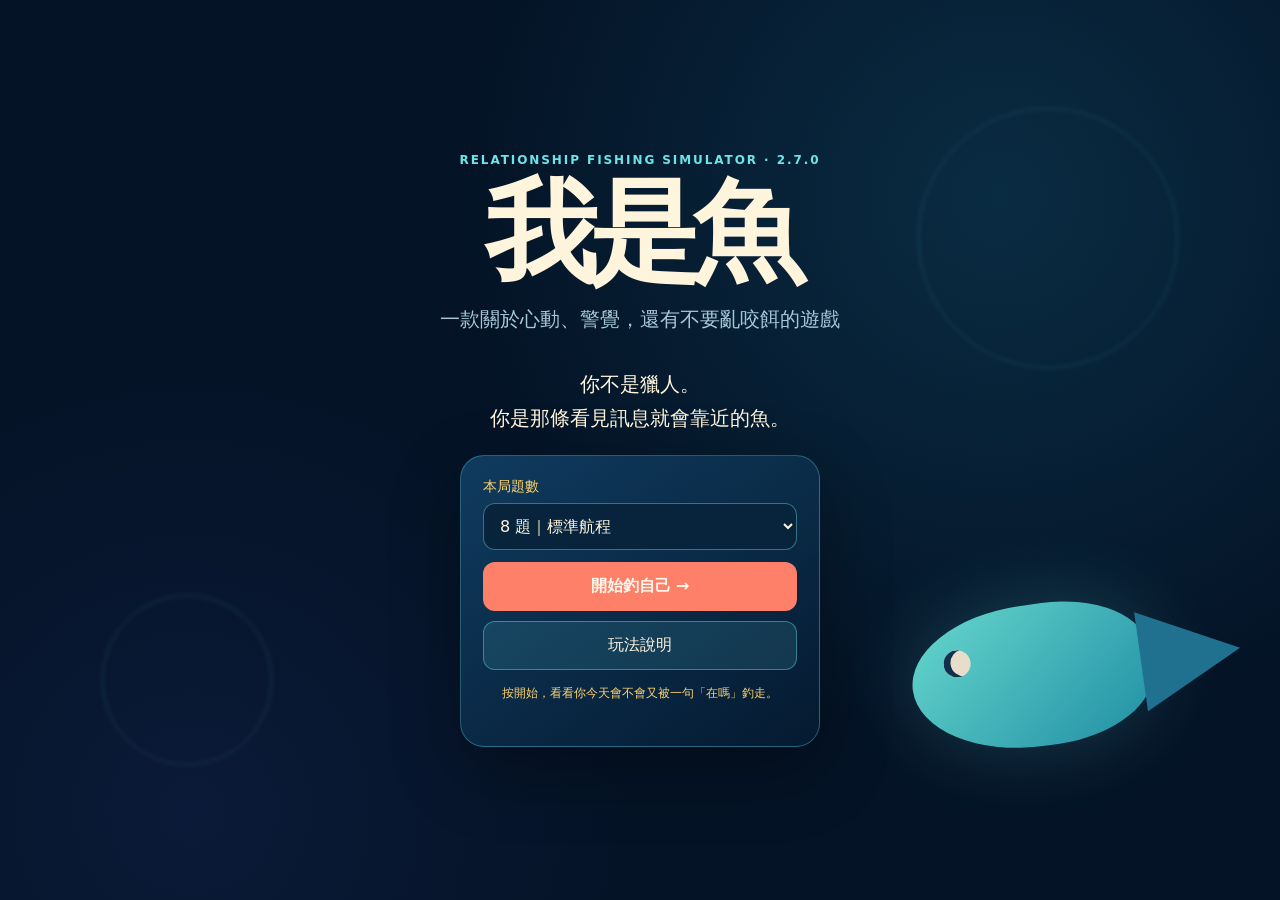
==== index.html @ 44f3c75b "feat: add playable browser preview and godot project entry" ====
<!doctype html>
<html lang="zh-Hant">
<head>
  <meta charset="UTF-8" />
  <meta name="viewport" content="width=device-width, initial-scale=1.0" />
  <meta name="description" content="我是魚：關係訊息判斷遊戲的瀏覽器預覽版" />
  <title>我是魚｜關係釣魚模擬器</title>
  <link rel="stylesheet" href="styles.css" />
</head>
<body>
  <main id="app" class="app-shell">
    <section id="title-screen" class="screen title-screen">
      <div class="ambient ambient-a"></div>
      <div class="ambient ambient-b"></div>
      <div class="title-copy">
        <p class="eyebrow">RELATIONSHIP FISHING SIMULATOR · 2.7.0</p>
        <h1>我是魚</h1>
        <p class="subtitle">一款關於心動、警覺，還有不要亂咬餌的遊戲</p>
        <p class="intro">你不是獵人。<br />你是那條看見訊息就會靠近的魚。</p>
        <div class="setup-card">
          <label for="round-count">本局題數</label>
          <select id="round-count">
            <option value="5">5 題｜快速試游</option>
            <option value="8" selected>8 題｜標準航程</option>
            <option value="10">10 題｜深海模式</option>
            <option value="15">15 題｜暈船耐力賽</option>
          </select>
          <button id="start-button" class="primary-button">開始釣自己 <span>→</span></button>
          <button id="how-button" class="ghost-button">玩法說明</button>
          <p id="title-hint" class="hint">按開始，看看你今天會不會又被一句「在嗎」釣走。</p>
        </div>
      </div>
      <div class="hero-fish" aria-hidden="true"><span class="fish-eye"></span><span class="fish-tail"></span></div>
    </section>

    <section id="play-screen" class="screen play-screen hidden">
      <header class="game-header">
        <strong>我是魚</strong>
        <span id="round-label">第 1 / 8 則訊息</span>
        <div class="progress-track"><div id="round-progress" class="progress-fill"></div></div>
        <button id="quit-button" class="text-button">Esc 離開</button>
      </header>
      <div class="play-grid">
        <article class="message-card">
          <div id="event-badge" class="badge">🌙 夜半試探型</div>
          <h2 id="event-title">凌晨的訊息最會放大心動</h2>
          <p id="event-sender" class="sender">@夜光魷魚 · 關係海域傳來一則訊息</p>
          <div class="rule"></div>
          <p id="event-message" class="message">睡了嗎？<br />現在出來見面，海邊風很大。</p>
          <p id="event-detail" class="detail">白天訊息已讀，晚上突然變成浪漫電影主角。</p>
          <p class="question">你要怎麼處理這顆餌？</p>
          <div class="action-row">
            <button class="choice bite" data-choice="0">1　咬餌</button>
            <button class="choice observe" data-choice="1">2　先觀察</button>
            <button class="choice leave" data-choice="2">3　甩尾離場</button>
          </div>
          <p id="feedback" class="feedback"></p>
          <button id="next-button" class="next-button hidden">下一則訊息　→</button>
        </article>

        <aside class="status-card">
          <h3>魚況儀表板</h3>
          <p class="muted">你的心，還在自己的身上嗎？</p>
          <div class="stat"><div><span>心動值</span><strong id="heart-value">42 / 100</strong></div><div class="bar"><i id="heart-bar" class="bar-heart"></i></div></div>
          <div class="stat"><div><span>警覺值</span><strong id="radar-value">28 / 100</strong></div><div class="bar"><i id="radar-bar" class="bar-radar"></i></div></div>
          <div class="stat"><div><span>界線值</span><strong id="boundary-value">50 / 100</strong></div><div class="bar"><i id="boundary-bar" class="bar-boundary"></i></div></div>
          <div class="mini-stats"><span>魚餌連擊 <b id="chain-value">0</b></span><span>本局分數 <b id="score-value">0</b></span></div>
          <p class="tip">小提醒：沒有標準答案，只有更適合你的游法。</p>
        </aside>
      </div>
    </section>

    <section id="result-screen" class="screen result-screen hidden">
      <div class="result-card">
        <p class="eyebrow">本局魚生結算</p>
        <h2 id="result-title">自由海域型</h2>
        <p id="result-summary" class="result-summary"></p>
        <div id="result-stats" class="result-stats"></div>
        <button id="replay-button" class="primary-button">再釣一次　↻</button>
        <button id="title-button" class="ghost-button">回到海面標題</button>
        <p class="footer-line">每一次甩尾，都是在把自己游回來。</p>
      </div>
    </section>
  </main>
  <script src="game.js"></script>
</body>
</html>
---- styles.css ----
:root {
  --bg: #041326;
  --bg-soft: #071e36;
  --panel: rgba(16, 61, 97, .94);
  --panel-soft: rgba(20, 82, 118, .72);
  --cream: #fff4dc;
  --muted: #a7c7d9;
  --cyan: #6de5e8;
  --coral: #ff8068;
  --yellow: #ffd36e;
  --green: #87e6ad;
  --purple: #c5a9ff;
}
* { box-sizing: border-box; }
body { margin: 0; min-width: 320px; background: var(--bg); color: var(--cream); font-family: "Noto Sans TC", "PingFang TC", system-ui, sans-serif; }
button, select { font: inherit; }
button { cursor: pointer; }
.app-shell { min-height: 100vh; overflow: hidden; background: radial-gradient(circle at 78% 22%, rgba(26, 118, 151, .25), transparent 34rem), radial-gradient(circle at 15% 90%, rgba(33, 47, 110, .24), transparent 28rem), var(--bg); }
.screen { min-height: 100vh; position: relative; padding: 36px 6vw; }
.hidden { display: none !important; }
.title-screen { display: grid; place-items: center; }
.title-copy { width: min(570px, 100%); text-align: center; position: relative; z-index: 2; }
.eyebrow { margin: 0 0 12px; color: var(--cyan); font-size: 12px; letter-spacing: .16em; font-weight: 800; }
h1 { margin: 0; font-size: clamp(64px, 10vw, 112px); line-height: .95; letter-spacing: -.08em; }
.subtitle { color: var(--muted); font-size: clamp(15px, 2vw, 20px); }
.intro { margin: 34px 0 20px; font-size: 20px; line-height: 1.7; }
.setup-card, .message-card, .status-card, .result-card { border: 1px solid rgba(109, 229, 232, .3); background: linear-gradient(145deg, rgba(16,61,97,.97), rgba(5,27,49,.96)); border-radius: 24px; box-shadow: 0 24px 70px rgba(0,0,0,.3); }
.setup-card { padding: 22px; margin: 0 auto; max-width: 360px; }
.setup-card label { display: block; text-align: left; color: var(--yellow); font-size: 14px; margin-bottom: 7px; }
select { width: 100%; border: 1px solid rgba(109,229,232,.42); background: #08243d; color: var(--cream); border-radius: 12px; padding: 12px; margin-bottom: 12px; }
.primary-button, .ghost-button, .choice, .next-button { border-radius: 12px; border: 1px solid transparent; padding: 13px 18px; transition: transform .16s ease, filter .16s ease; }
.primary-button { width: 100%; background: var(--coral); color: #fff8ed; font-weight: 800; }
.ghost-button { width: 100%; margin-top: 10px; color: var(--cream); background: rgba(109,229,232,.12); border-color: rgba(109,229,232,.42); }
.primary-button:hover, .ghost-button:hover, .choice:hover, .next-button:hover { transform: translateY(-2px); filter: brightness(1.08); }
.hint { min-height: 40px; margin: 14px 0 0; color: var(--yellow); font-size: 12px; line-height: 1.5; }
.hero-fish { position: absolute; width: 240px; height: 142px; right: 10%; bottom: 17%; border-radius: 52% 45% 46% 55%; background: linear-gradient(140deg, #72ecdf, #249db3); opacity: .9; transform: rotate(-8deg); box-shadow: 0 0 80px rgba(109,229,232,.22); }
.hero-fish::after { content: ""; position: absolute; right: -90px; top: 22px; border-top: 50px solid transparent; border-bottom: 50px solid transparent; border-left: 100px solid #247b9c; }
.fish-eye { position: absolute; z-index: 2; left: 34px; top: 35px; width: 27px; height: 27px; border-radius: 50%; background: var(--cream); box-shadow: inset 7px 0 0 #12334f; }
.ambient { position: absolute; border-radius: 50%; filter: blur(2px); opacity: .22; border: 1px solid var(--cyan); }
.ambient-a { width: 260px; height: 260px; right: 8%; top: 12%; }
.ambient-b { width: 170px; height: 170px; left: 8%; bottom: 15%; }
.game-header { display: flex; align-items: center; gap: 18px; max-width: 1200px; margin: 0 auto 24px; color: var(--cyan); }
.game-header strong { color: var(--cream); font-size: 25px; }
.progress-track { flex: 1; height: 9px; border-radius: 99px; background: rgba(255,255,255,.12); overflow: hidden; }
.progress-fill { height: 100%; width: 0; background: var(--cyan); transition: width .25s ease; }
.text-button { border: 0; color: var(--muted); background: transparent; font-size: 12px; white-space: nowrap; }
.play-grid { max-width: 1200px; margin: 0 auto; display: grid; grid-template-columns: minmax(0, 2fr) minmax(260px, 1fr); gap: 22px; }
.message-card { padding: clamp(22px, 4vw, 40px); min-height: 530px; }
.badge { display: inline-block; color: var(--coral); border: 1px solid rgba(255,128,104,.45); background: rgba(255,128,104,.12); border-radius: 9px; padding: 7px 11px; font-size: 13px; }
.message-card h2 { font-size: clamp(25px, 4vw, 38px); margin: 20px 0 7px; }
.sender, .detail, .muted { color: var(--muted); font-size: 13px; }
.rule { height: 1px; background: rgba(109,229,232,.28); margin: 20px 0; }
.message { min-height: 130px; font-size: clamp(22px, 3.2vw, 31px); line-height: 1.55; white-space: pre-line; }
.detail { line-height: 1.6; }
.question { color: var(--yellow); font-size: 14px; margin-top: 24px; }
.action-row { display: grid; grid-template-columns: repeat(3, 1fr); gap: 10px; }
.choice { color: var(--cream); font-weight: 700; }
.bite { background: rgba(255,128,104,.28); border-color: var(--coral); }
.observe { background: rgba(255,211,110,.18); border-color: var(--yellow); }
.leave { background: rgba(135,230,173,.18); border-color: var(--green); }
.choice:disabled { cursor: default; opacity: .45; transform: none; }
.feedback { min-height: 48px; color: var(--green); line-height: 1.55; white-space: pre-line; margin: 17px 0 0; }
.next-button { background: var(--cyan); color: #06233c; font-weight: 800; margin-top: 5px; }
.status-card { padding: 24px; align-self: start; }
.status-card h3 { margin: 0; font-size: 21px; }
.stat { margin: 22px 0; }
.stat > div:first-child, .mini-stats { display: flex; justify-content: space-between; gap: 10px; font-size: 14px; }
.stat strong { color: var(--cream); }
.bar { margin-top: 8px; background: rgba(0,0,0,.24); border-radius: 20px; height: 10px; overflow: hidden; }
.bar i { display: block; width: 50%; height: 100%; border-radius: inherit; transition: width .3s ease; }
.bar-heart { background: var(--coral); }.bar-radar { background: var(--cyan); }.bar-boundary { background: var(--green); }
.mini-stats { border-top: 1px solid rgba(109,229,232,.22); padding-top: 16px; color: var(--muted); }.mini-stats b { color: var(--yellow); margin-left: 5px; }
.tip { color: var(--purple); font-size: 12px; line-height: 1.55; margin-top: 28px; }
.result-screen { display: grid; place-items: center; }.result-card { width: min(650px, 100%); padding: clamp(28px, 6vw, 55px); text-align: center; }.result-card h2 { font-size: clamp(34px, 6vw, 54px); margin: 10px 0 16px; }.result-summary { color: var(--muted); line-height: 1.7; white-space: pre-line; }.result-stats { border-top: 1px solid rgba(109,229,232,.25); border-bottom: 1px solid rgba(109,229,232,.25); margin: 24px 0; padding: 20px 0; line-height: 1.9; }.footer-line { color: var(--muted); font-size: 12px; margin: 22px 0 0; }
@media (max-width: 800px) { .hero-fish { opacity: .18; right: -55px; bottom: 8%; }.play-grid { grid-template-columns: 1fr; }.status-card { order: -1; }.message-card { min-height: auto; }.game-header { gap: 9px; flex-wrap: wrap; }.game-header .progress-track { order: 3; flex-basis: 100%; }.action-row { grid-template-columns: 1fr; }.screen { padding: 24px 18px; } }
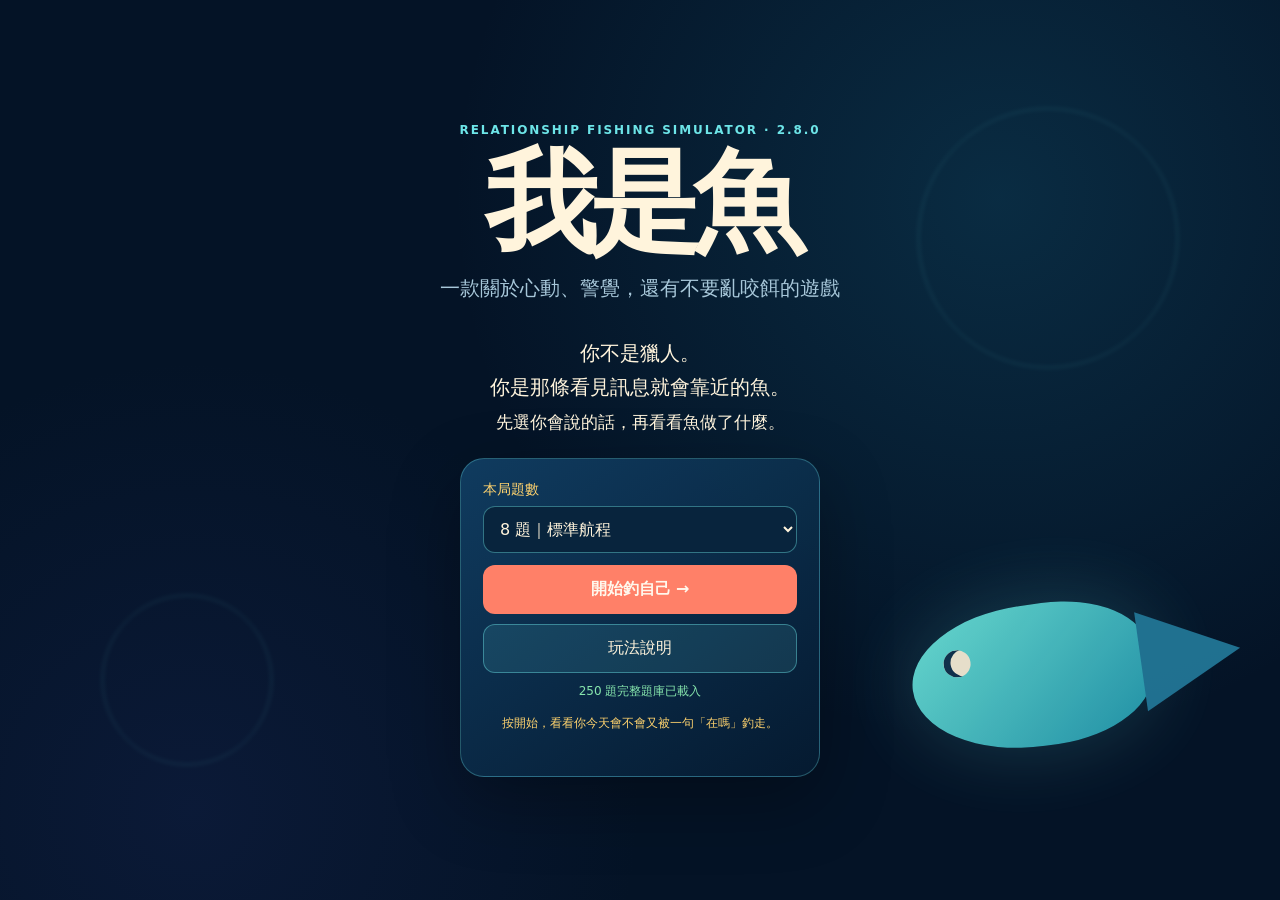
==== commit 20820654: "feat: import 250-question reply-based fish game" ====
--- a/index.html
+++ b/index.html
@@ -13,10 +13,10 @@
       <div class="ambient ambient-a"></div>
       <div class="ambient ambient-b"></div>
       <div class="title-copy">
-        <p class="eyebrow">RELATIONSHIP FISHING SIMULATOR · 2.7.0</p>
+        <p class="eyebrow">RELATIONSHIP FISHING SIMULATOR · 2.8.0</p>
         <h1>我是魚</h1>
         <p class="subtitle">一款關於心動、警覺，還有不要亂咬餌的遊戲</p>
-        <p class="intro">你不是獵人。<br />你是那條看見訊息就會靠近的魚。</p>
+        <p class="intro">你不是獵人。<br />你是那條看見訊息就會靠近的魚。<br /><small>先選你會說的話，再看看魚做了什麼。</small></p>
         <div class="setup-card">
           <label for="round-count">本局題數</label>
           <select id="round-count">
@@ -25,8 +25,9 @@
             <option value="10">10 題｜深海模式</option>
             <option value="15">15 題｜暈船耐力賽</option>
           </select>
-          <button id="start-button" class="primary-button">開始釣自己 <span>→</span></button>
+          <button id="start-button" class="primary-button" disabled>開始釣自己 <span>→</span></button>
           <button id="how-button" class="ghost-button">玩法說明</button>
+          <p id="bank-status" class="bank-status" role="status">正在載入 250 題題庫…</p>
           <p id="title-hint" class="hint">按開始，看看你今天會不會又被一句「在嗎」釣走。</p>
         </div>
       </div>
@@ -36,7 +37,7 @@
     <section id="play-screen" class="screen play-screen hidden">
       <header class="game-header">
         <strong>我是魚</strong>
-        <span id="round-label">第 1 / 8 則訊息</span>
+        <span id="round-label">第 1 / 8 題</span>
         <div class="progress-track"><div id="round-progress" class="progress-fill"></div></div>
         <button id="quit-button" class="text-button">Esc 離開</button>
       </header>
@@ -48,14 +49,10 @@
           <div class="rule"></div>
           <p id="event-message" class="message">睡了嗎？<br />現在出來見面，海邊風很大。</p>
           <p id="event-detail" class="detail">白天訊息已讀，晚上突然變成浪漫電影主角。</p>
-          <p class="question">你要怎麼處理這顆餌？</p>
-          <div class="action-row">
-            <button class="choice bite" data-choice="0">1　咬餌</button>
-            <button class="choice observe" data-choice="1">2　先觀察</button>
-            <button class="choice leave" data-choice="2">3　甩尾離場</button>
-          </div>
+          <p class="question">你會怎麼回覆？選一句你真的會傳出去的話。</p>
+          <div id="answer-choices" class="action-row" aria-label="文字回覆選項"></div>
           <p id="feedback" class="feedback"></p>
-          <button id="next-button" class="next-button hidden">下一則訊息　→</button>
+          <button id="next-button" class="next-button hidden">下一題　→</button>
         </article>
 
         <aside class="status-card">
--- a/styles.css
+++ b/styles.css
@@ -33,6 +33,7 @@
 .ghost-button { width: 100%; margin-top: 10px; color: var(--cream); background: rgba(109,229,232,.12); border-color: rgba(109,229,232,.42); }
 .primary-button:hover, .ghost-button:hover, .choice:hover, .next-button:hover { transform: translateY(-2px); filter: brightness(1.08); }
 .hint { min-height: 40px; margin: 14px 0 0; color: var(--yellow); font-size: 12px; line-height: 1.5; }
+.bank-status { margin: 10px 0 0; color: var(--green); font-size: 12px; }
 .hero-fish { position: absolute; width: 240px; height: 142px; right: 10%; bottom: 17%; border-radius: 52% 45% 46% 55%; background: linear-gradient(140deg, #72ecdf, #249db3); opacity: .9; transform: rotate(-8deg); box-shadow: 0 0 80px rgba(109,229,232,.22); }
 .hero-fish::after { content: ""; position: absolute; right: -90px; top: 22px; border-top: 50px solid transparent; border-bottom: 50px solid transparent; border-left: 100px solid #247b9c; }
 .fish-eye { position: absolute; z-index: 2; left: 34px; top: 35px; width: 27px; height: 27px; border-radius: 50%; background: var(--cream); box-shadow: inset 7px 0 0 #12334f; }
@@ -53,13 +54,22 @@
 .message { min-height: 130px; font-size: clamp(22px, 3.2vw, 31px); line-height: 1.55; white-space: pre-line; }
 .detail { line-height: 1.6; }
 .question { color: var(--yellow); font-size: 14px; margin-top: 24px; }
-.action-row { display: grid; grid-template-columns: repeat(3, 1fr); gap: 10px; }
-.choice { color: var(--cream); font-weight: 700; }
+.action-row { display: grid; grid-template-columns: 1fr; gap: 10px; }
+.choice { position: relative; min-height: 62px; padding: 15px 18px 15px 92px; color: var(--cream); font-weight: 650; font-size: 15px; line-height: 1.65; text-align: left; white-space: normal; overflow-wrap: anywhere; }
+.choice::before { position: absolute; left: 15px; top: 50%; transform: translateY(-50%); color: var(--muted); font-size: 11px; font-weight: 800; letter-spacing: .04em; }
+.choice:nth-child(1)::before { content: "回覆 1"; }
+.choice:nth-child(2)::before { content: "回覆 2"; }
+.choice:nth-child(3)::before { content: "回覆 3"; }
 .bite { background: rgba(255,128,104,.28); border-color: var(--coral); }
 .observe { background: rgba(255,211,110,.18); border-color: var(--yellow); }
 .leave { background: rgba(135,230,173,.18); border-color: var(--green); }
-.choice:disabled { cursor: default; opacity: .45; transform: none; }
-.feedback { min-height: 48px; color: var(--green); line-height: 1.55; white-space: pre-line; margin: 17px 0 0; }
+.choice:disabled { cursor: default; opacity: .72; transform: none; }
+.choice.selected { opacity: 1; box-shadow: 0 0 0 2px var(--cyan), 0 8px 24px rgba(0,0,0,.2); }
+.feedback { min-height: 48px; color: var(--green); line-height: 1.7; white-space: pre-line; margin: 17px 0 0; }
+.feedback span { color: var(--muted); }
+.feedback.bite strong { color: var(--coral); }
+.feedback.observe strong { color: var(--yellow); }
+.feedback.leave strong { color: var(--green); }
 .next-button { background: var(--cyan); color: #06233c; font-weight: 800; margin-top: 5px; }
 .status-card { padding: 24px; align-self: start; }
 .status-card h3 { margin: 0; font-size: 21px; }
@@ -72,4 +82,4 @@
 .mini-stats { border-top: 1px solid rgba(109,229,232,.22); padding-top: 16px; color: var(--muted); }.mini-stats b { color: var(--yellow); margin-left: 5px; }
 .tip { color: var(--purple); font-size: 12px; line-height: 1.55; margin-top: 28px; }
 .result-screen { display: grid; place-items: center; }.result-card { width: min(650px, 100%); padding: clamp(28px, 6vw, 55px); text-align: center; }.result-card h2 { font-size: clamp(34px, 6vw, 54px); margin: 10px 0 16px; }.result-summary { color: var(--muted); line-height: 1.7; white-space: pre-line; }.result-stats { border-top: 1px solid rgba(109,229,232,.25); border-bottom: 1px solid rgba(109,229,232,.25); margin: 24px 0; padding: 20px 0; line-height: 1.9; }.footer-line { color: var(--muted); font-size: 12px; margin: 22px 0 0; }
-@media (max-width: 800px) { .hero-fish { opacity: .18; right: -55px; bottom: 8%; }.play-grid { grid-template-columns: 1fr; }.status-card { order: -1; }.message-card { min-height: auto; }.game-header { gap: 9px; flex-wrap: wrap; }.game-header .progress-track { order: 3; flex-basis: 100%; }.action-row { grid-template-columns: 1fr; }.screen { padding: 24px 18px; } }
+@media (max-width: 800px) { .hero-fish { opacity: .18; right: -55px; bottom: 8%; }.play-grid { grid-template-columns: 1fr; }.status-card { order: -1; }.message-card { min-height: auto; }.game-header { gap: 9px; flex-wrap: wrap; }.game-header .progress-track { order: 3; flex-basis: 100%; }.choice { padding-left: 78px; font-size: 14px; }.screen { padding: 24px 18px; } }
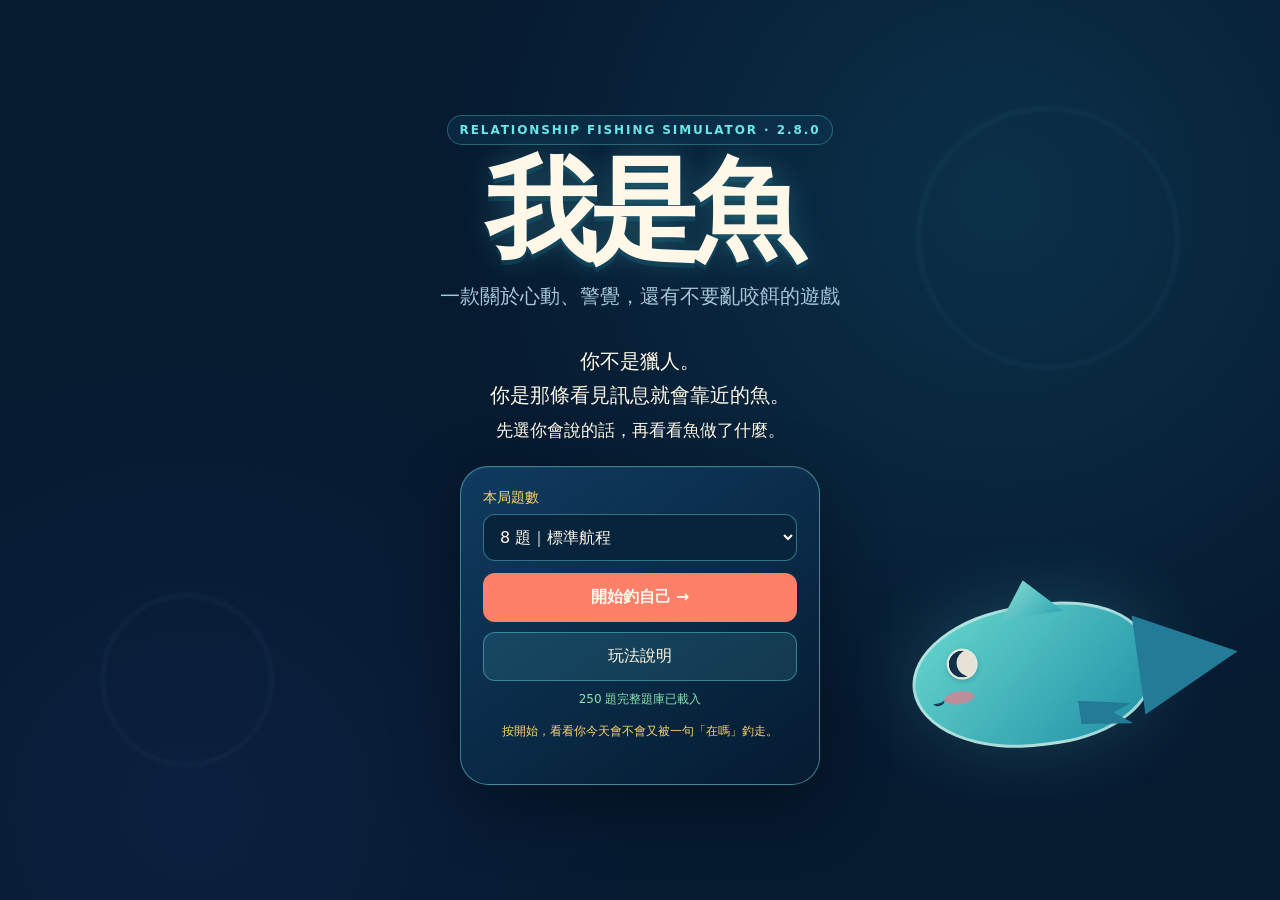
==== commit a21c21b4: "feat: reveal meters at results and polish fish UI" ====
--- a/index.html
+++ b/index.html
@@ -31,7 +31,7 @@
           <p id="title-hint" class="hint">按開始，看看你今天會不會又被一句「在嗎」釣走。</p>
         </div>
       </div>
-      <div class="hero-fish" aria-hidden="true"><span class="fish-eye"></span><span class="fish-tail"></span></div>
+      <div class="hero-fish" aria-hidden="true"><span class="fish-eye"></span><span class="fish-cheek"></span><span class="fish-smile"></span><span class="fish-tail"></span></div>
     </section>
 
     <section id="play-screen" class="screen play-screen hidden">
@@ -56,13 +56,14 @@
         </article>
 
         <aside class="status-card">
-          <h3>魚況儀表板</h3>
-          <p class="muted">你的心，還在自己的身上嗎？</p>
-          <div class="stat"><div><span>心動值</span><strong id="heart-value">42 / 100</strong></div><div class="bar"><i id="heart-bar" class="bar-heart"></i></div></div>
-          <div class="stat"><div><span>警覺值</span><strong id="radar-value">28 / 100</strong></div><div class="bar"><i id="radar-bar" class="bar-radar"></i></div></div>
-          <div class="stat"><div><span>界線值</span><strong id="boundary-value">50 / 100</strong></div><div class="bar"><i id="boundary-bar" class="bar-boundary"></i></div></div>
-          <div class="mini-stats"><span>魚餌連擊 <b id="chain-value">0</b></span><span>本局分數 <b id="score-value">0</b></span></div>
-          <p class="tip">小提醒：沒有標準答案，只有更適合你的游法。</p>
+          <h3>魚況暫不揭曉</h3>
+          <p class="muted">心動、警覺與界線值會留到最後結算。</p>
+          <div id="game-fish" class="game-fish" role="img" aria-label="正在游動的小魚"><span class="game-fish-belly"></span><span class="game-fish-eye"></span><span class="game-fish-cheek"></span><span class="game-fish-mouth"></span><span class="game-fish-tail"></span><span class="game-fish-fin"></span><span class="game-fish-bubble"></span></div>
+          <div class="stat hidden"><div><span>心動值</span><strong id="heart-value">42 / 100</strong></div><div class="bar"><i id="heart-bar" class="bar-heart"></i></div></div>
+          <div class="stat hidden"><div><span>警覺值</span><strong id="radar-value">28 / 100</strong></div><div class="bar"><i id="radar-bar" class="bar-radar"></i></div></div>
+          <div class="stat hidden"><div><span>界線值</span><strong id="boundary-value">50 / 100</strong></div><div class="bar"><i id="boundary-bar" class="bar-boundary"></i></div></div>
+          <div class="mini-stats hidden"><span>魚餌連擊 <b id="chain-value">0</b></span><span>本局分數 <b id="score-value">0</b></span></div>
+          <p class="tip">先選你真正想傳出的回覆；所有量表與分數會在本局結束後揭曉。</p>
         </aside>
       </div>
     </section>
@@ -72,6 +73,11 @@
         <p class="eyebrow">本局魚生結算</p>
         <h2 id="result-title">自由海域型</h2>
         <p id="result-summary" class="result-summary"></p>
+        <div class="result-meters" aria-label="本局量表結算">
+          <div class="result-meter"><div><span>心動值</span><strong id="result-heart-value">42 / 100</strong></div><div class="bar"><i id="result-heart-bar" class="bar-heart"></i></div></div>
+          <div class="result-meter"><div><span>警覺值</span><strong id="result-radar-value">28 / 100</strong></div><div class="bar"><i id="result-radar-bar" class="bar-radar"></i></div></div>
+          <div class="result-meter"><div><span>界線值</span><strong id="result-boundary-value">50 / 100</strong></div><div class="bar"><i id="result-boundary-bar" class="bar-boundary"></i></div></div>
+        </div>
         <div id="result-stats" class="result-stats"></div>
         <button id="replay-button" class="primary-button">再釣一次　↻</button>
         <button id="title-button" class="ghost-button">回到海面標題</button>
--- a/styles.css
+++ b/styles.css
@@ -55,16 +55,17 @@
 .detail { line-height: 1.6; }
 .question { color: var(--yellow); font-size: 14px; margin-top: 24px; }
 .action-row { display: grid; grid-template-columns: 1fr; gap: 10px; }
-.choice { position: relative; min-height: 62px; padding: 15px 18px 15px 92px; color: var(--cream); font-weight: 650; font-size: 15px; line-height: 1.65; text-align: left; white-space: normal; overflow-wrap: anywhere; }
-.choice::before { position: absolute; left: 15px; top: 50%; transform: translateY(-50%); color: var(--muted); font-size: 11px; font-weight: 800; letter-spacing: .04em; }
+.choice { position: relative; min-height: 62px; padding: 15px 18px 15px 92px; color: #fff8e8; background: rgba(3, 20, 38, .98); border: 1px solid rgba(109, 229, 232, .78); font-weight: 750; font-size: 16px; line-height: 1.7; text-align: left; white-space: normal; overflow-wrap: anywhere; text-shadow: 0 1px 2px rgba(0,0,0,.45); }
+.choice::before { position: absolute; left: 15px; top: 50%; transform: translateY(-50%); color: #8feef0; font-size: 12px; font-weight: 850; letter-spacing: .04em; }
 .choice:nth-child(1)::before { content: "回覆 1"; }
 .choice:nth-child(2)::before { content: "回覆 2"; }
 .choice:nth-child(3)::before { content: "回覆 3"; }
 .bite { background: rgba(255,128,104,.28); border-color: var(--coral); }
 .observe { background: rgba(255,211,110,.18); border-color: var(--yellow); }
 .leave { background: rgba(135,230,173,.18); border-color: var(--green); }
-.choice:disabled { cursor: default; opacity: .72; transform: none; }
+.choice:disabled { cursor: default; opacity: .92; transform: none; }
 .choice.selected { opacity: 1; box-shadow: 0 0 0 2px var(--cyan), 0 8px 24px rgba(0,0,0,.2); }
+.choice:focus-visible { outline: 3px solid #fff; outline-offset: 3px; }
 .feedback { min-height: 48px; color: var(--green); line-height: 1.7; white-space: pre-line; margin: 17px 0 0; }
 .feedback span { color: var(--muted); }
 .feedback.bite strong { color: var(--coral); }
@@ -73,6 +74,22 @@
 .next-button { background: var(--cyan); color: #06233c; font-weight: 800; margin-top: 5px; }
 .status-card { padding: 24px; align-self: start; }
 .status-card h3 { margin: 0; font-size: 21px; }
+.game-fish { position: relative; width: 116px; height: 68px; margin: 20px auto 24px; border-radius: 54% 48% 48% 54%; background: linear-gradient(140deg,#72ecdf,#249db3); box-shadow: 0 0 34px rgba(109,229,232,.22); animation: fish-swim 2.6s ease-in-out infinite; }
+.game-fish::before { content: ""; position: absolute; left: 40px; top: -13px; width: 35px; height: 22px; background: #2a9eb0; clip-path: polygon(0 100%,50% 0,100% 100%); }
+.game-fish-eye { position: absolute; left: 17px; top: 17px; width: 17px; height: 17px; border-radius: 50%; background: var(--cream); box-shadow: inset 5px 0 0 #12334f; animation: fish-blink 5s infinite; }
+.game-fish-tail { position: absolute; right: -35px; top: 11px; width: 42px; height: 46px; background: #247b9c; clip-path: polygon(0 50%,100% 0,83% 50%,100% 100%); transform-origin: 4px 50%; animation: tail-wag .42s ease-in-out infinite alternate; }
+.game-fish-fin { position: absolute; left: 45px; bottom: -13px; width: 29px; height: 24px; background: #278da8; clip-path: polygon(0 0,100% 0,75% 100%); transform-origin: 50% 0; animation: fin-flutter .8s ease-in-out infinite alternate; }
+@keyframes fish-swim { 0%,100% { transform: translate(0,0) rotate(-2deg); } 50% { transform: translate(8px,-7px) rotate(2deg); } }
+@keyframes tail-wag { from { transform: rotate(-13deg); } to { transform: rotate(13deg); } }
+@keyframes fin-flutter { from { transform: rotate(-7deg); } to { transform: rotate(9deg); } }
+@keyframes fish-blink { 0%,46%,50%,100% { transform: scaleY(1); } 48% { transform: scaleY(.12); } }
+.game-fish.react-bite { animation: fish-bite .48s ease-out; }
+.game-fish.react-observe { animation: fish-look .5s ease-in-out; }
+.game-fish.react-unhook { animation: fish-dart .55s ease-out; }
+@keyframes fish-bite { 30% { transform: translate(24px,-10px) scale(1.08); } 70% { transform: translate(-4px,2px) scale(.98); } }
+@keyframes fish-look { 35% { transform: translateY(-9px) rotate(-9deg); } 70% { transform: translateY(3px) rotate(6deg); } }
+@keyframes fish-dart { 35% { transform: translateX(34px) rotate(8deg); } 60% { transform: translateX(-10px) rotate(-5deg); } }
+@media (prefers-reduced-motion: reduce) { .game-fish, .game-fish::before, .game-fish-eye, .game-fish-tail, .game-fish-fin { animation: none !important; } }
 .stat { margin: 22px 0; }
 .stat > div:first-child, .mini-stats { display: flex; justify-content: space-between; gap: 10px; font-size: 14px; }
 .stat strong { color: var(--cream); }
@@ -83,3 +100,50 @@
 .tip { color: var(--purple); font-size: 12px; line-height: 1.55; margin-top: 28px; }
 .result-screen { display: grid; place-items: center; }.result-card { width: min(650px, 100%); padding: clamp(28px, 6vw, 55px); text-align: center; }.result-card h2 { font-size: clamp(34px, 6vw, 54px); margin: 10px 0 16px; }.result-summary { color: var(--muted); line-height: 1.7; white-space: pre-line; }.result-stats { border-top: 1px solid rgba(109,229,232,.25); border-bottom: 1px solid rgba(109,229,232,.25); margin: 24px 0; padding: 20px 0; line-height: 1.9; }.footer-line { color: var(--muted); font-size: 12px; margin: 22px 0 0; }
 @media (max-width: 800px) { .hero-fish { opacity: .18; right: -55px; bottom: 8%; }.play-grid { grid-template-columns: 1fr; }.status-card { order: -1; }.message-card { min-height: auto; }.game-header { gap: 9px; flex-wrap: wrap; }.game-header .progress-track { order: 3; flex-basis: 100%; }.choice { padding-left: 78px; font-size: 14px; }.screen { padding: 24px 18px; } }
+
+/* 2.8 visual polish: friendlier fish, clearer cards, and final-only meters. */
+:root { --bg: #061a30; --panel: #0b3552; --cream: #fff8e8; }
+.setup-card, .message-card, .status-card, .result-card { border-color: rgba(126, 235, 231, .46); border-radius: 28px; box-shadow: 0 22px 64px rgba(0, 0, 0, .34), inset 0 1px 0 rgba(255,255,255,.06); }
+.title-copy h1 { color: #fff8e8; text-shadow: 0 0 28px rgba(109,229,232,.24), 0 5px 0 rgba(14,91,118,.35); }
+.eyebrow { display: inline-block; padding: 7px 12px; border: 1px solid rgba(109,229,232,.3); border-radius: 99px; background: rgba(13,54,80,.55); }
+.game-header { padding: 12px 16px; border: 1px solid rgba(109,229,232,.24); border-radius: 18px; background: rgba(7,31,53,.72); box-shadow: 0 8px 24px rgba(0,0,0,.16); }
+.progress-track { height: 11px; border: 1px solid rgba(255,255,255,.1); }
+.progress-fill { background: linear-gradient(90deg,#6de5e8,#a4f0d0); border-radius: inherit; box-shadow: 0 0 14px rgba(109,229,232,.35); }
+.message-card { position: relative; background: radial-gradient(ellipse at 92% 5%,rgba(109,229,232,.1),transparent 38%),linear-gradient(145deg,rgba(16,61,97,.98),rgba(5,27,49,.98)); }
+.message-card h2 { color: #fff8e8; letter-spacing: .01em; }
+.badge { border-radius: 99px; font-weight: 750; }
+.question { padding: 10px 14px; border-left: 3px solid var(--yellow); border-radius: 0 12px 12px 0; background: rgba(255,211,110,.08); font-weight: 750; }
+.choice { min-height: 70px; border-radius: 17px; background: linear-gradient(135deg,rgba(7,35,58,.99),rgba(4,23,42,.99)); border-width: 2px; box-shadow: 0 8px 18px rgba(0,0,0,.2),inset 0 1px 0 rgba(255,255,255,.06); }
+.choice:hover { border-color: #b8ffff; background: linear-gradient(135deg,rgba(13,60,85,.99),rgba(5,31,52,.99)); }
+.choice::before { padding: 5px 7px; border: 1px solid rgba(143,238,240,.4); border-radius: 8px; background: rgba(109,229,232,.1); }
+.choice.selected { border-color: #fff2c8; box-shadow: 0 0 0 3px rgba(109,229,232,.4),0 10px 26px rgba(0,0,0,.25); }
+.status-card { text-align: center; background: radial-gradient(ellipse at 50% 35%,rgba(109,229,232,.12),transparent 58%),linear-gradient(145deg,rgba(16,61,97,.97),rgba(5,27,49,.97)); }
+.status-card .tip { padding: 12px; border-radius: 14px; background: rgba(197,169,255,.09); }
+.hero-fish { border: 3px solid rgba(220,255,249,.78); animation: hero-bob 3s ease-in-out infinite; }
+.hero-fish::before { content: ""; position: absolute; left: 95px; top: -28px; width: 62px; height: 36px; background: linear-gradient(145deg,#9cf4e4,#36b8c1); clip-path: polygon(0 100%,42% 0,100% 100%); }
+.hero-fish::after { border-left-color: #2786a2; transform-origin: 0 50%; animation: tail-wag .48s ease-in-out infinite alternate; }
+.fish-eye { left: 34px; top: 31px; width: 31px; height: 31px; border: 2px solid #fffdf3; box-shadow: inset 8px 0 0 #12334f,0 2px 5px rgba(0,0,0,.18); }
+.fish-cheek { position: absolute; left: 27px; top: 73px; width: 30px; height: 13px; border-radius: 50%; background: rgba(255,133,150,.72); filter: blur(.4px); }
+.fish-smile { position: absolute; left: 15px; top: 76px; width: 12px; height: 9px; border-bottom: 3px solid #16435a; border-radius: 0 0 70% 70%; transform: rotate(-10deg); }
+.fish-tail { position: absolute; z-index: 1; right: 23px; bottom: 7px; width: 52px; height: 30px; background: #2786a2; clip-path: polygon(0 0,100% 32%,65% 55%,100% 100%,0 78%); transform-origin: 0 50%; animation: tail-wag .48s ease-in-out infinite alternate-reverse; }
+@keyframes hero-bob { 0%,100% { translate: 0 0; rotate: -2deg; } 50% { translate: 0 -10px; rotate: 1deg; } }
+.game-fish { width: 128px; height: 78px; border: 3px solid rgba(229,255,249,.82); border-radius: 54% 46% 48% 52%; background: radial-gradient(ellipse at 28% 28%,#b7fff0 0%,#71e5db 38%,#269cb4 100%); box-shadow: 0 10px 20px rgba(0,0,0,.2),0 0 38px rgba(109,229,232,.3),inset 0 -8px 0 rgba(12,93,121,.18); }
+.game-fish-eye { left: 19px; top: 16px; width: 23px; height: 23px; border: 2px solid #fffdf3; box-shadow: inset 6px 0 0 #12334f,0 1px 4px rgba(0,0,0,.22); }
+.game-fish-belly { position: absolute; left: 48px; bottom: 7px; width: 43px; height: 22px; border-radius: 50%; background: rgba(255,248,232,.38); transform: rotate(-8deg); }
+.game-fish-cheek { position: absolute; left: 14px; top: 43px; width: 18px; height: 9px; border-radius: 50%; background: rgba(255,121,151,.82); box-shadow: 0 0 8px rgba(255,121,151,.34); }
+.game-fish-mouth { position: absolute; left: 3px; top: 39px; width: 12px; height: 10px; border-bottom: 3px solid #17445a; border-radius: 0 0 70% 70%; transform: rotate(-10deg); }
+.game-fish-tail { right: -39px; top: 13px; width: 48px; height: 47px; background: linear-gradient(135deg,#49bac1,#247b9c); filter: drop-shadow(0 2px 2px rgba(0,0,0,.16)); }
+.game-fish-fin { left: 50px; bottom: -13px; width: 31px; height: 27px; background: #258da5; }
+.game-fish-bubble { position: absolute; left: -18px; top: -16px; width: 9px; height: 9px; border: 2px solid rgba(168,247,244,.8); border-radius: 50%; animation: bubble-rise 1.8s ease-in-out infinite; box-shadow: 17px -12px 0 -2px rgba(168,247,244,.65); }
+@keyframes bubble-rise { 0%,100% { transform: translateY(4px); opacity: .45; } 50% { transform: translateY(-8px); opacity: 1; } }
+.result-meters { display: grid; gap: 14px; margin: 22px 0; padding: 18px 20px; border: 1px solid rgba(109,229,232,.24); border-radius: 18px; background: rgba(3,20,38,.46); text-align: left; }
+.result-meter > div:first-child { display:flex; justify-content:space-between; gap:12px; color:var(--muted); font-size:14px; }
+.result-meter strong { color:var(--cream); }
+.result-meter .bar { height:12px; margin-top:7px; background:rgba(255,255,255,.1); }
+.result-meters + .result-stats { margin-top: 12px; }
+@media (max-width: 800px) { .game-header { padding: 10px 12px; }.choice { min-height: 66px; padding-left: 78px; font-size: 15px; }.result-meters { padding: 15px; } }
+@media (prefers-reduced-motion: reduce) { .hero-fish, .hero-fish::after, .fish-tail { animation: none !important; } }
+
+@media (prefers-reduced-motion: reduce) {
+  .hero-fish, .hero-fish::after, .fish-tail, .game-fish, .game-fish-tail, .game-fish-bubble { animation: none !important; }
+}
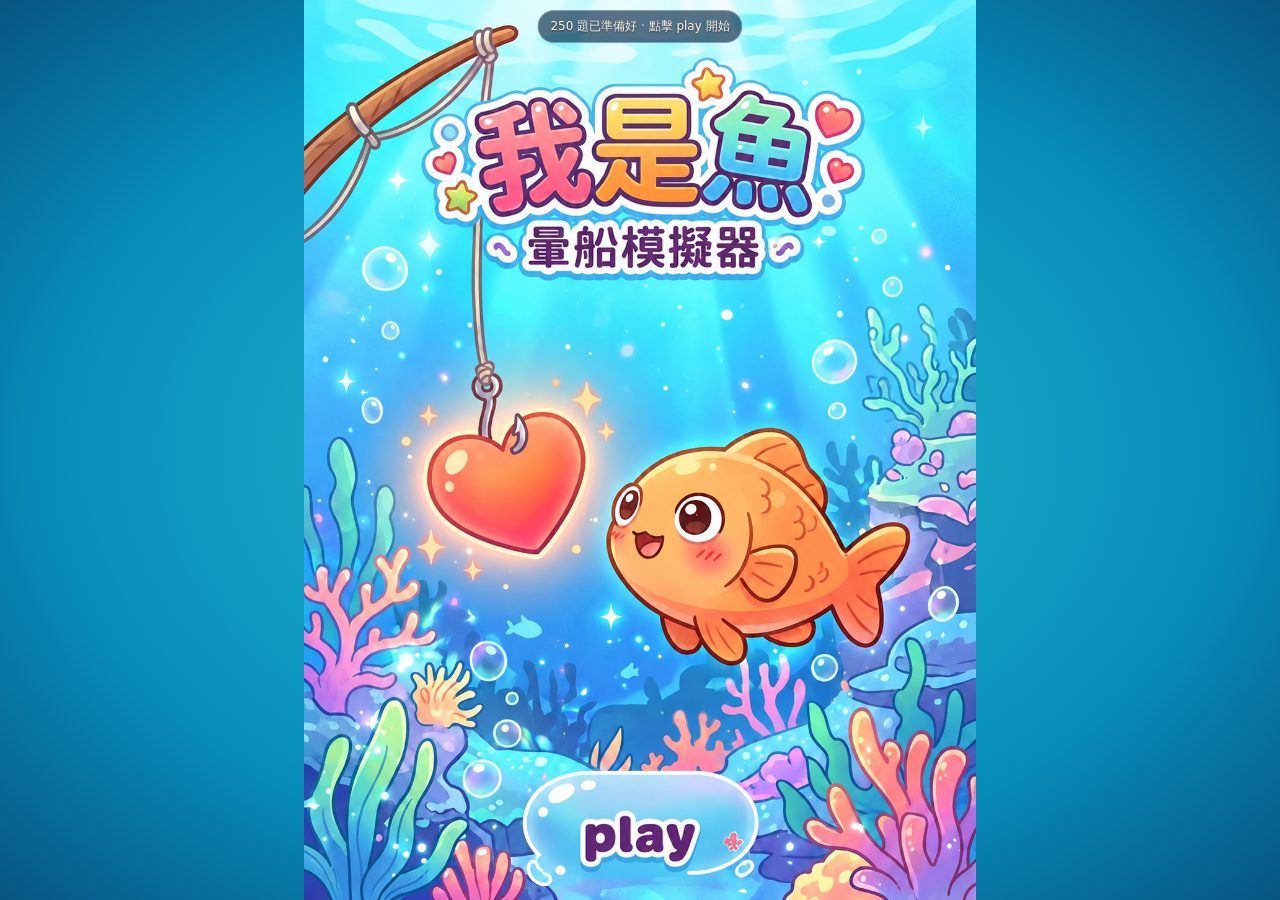
==== commit 20267d6e: "Add cover play entry to browser game" ====
--- a/index.html
+++ b/index.html
@@ -5,11 +5,19 @@
   <meta name="viewport" content="width=device-width, initial-scale=1.0" />
   <meta name="description" content="我是魚：關係訊息判斷遊戲的瀏覽器預覽版" />
   <title>我是魚｜關係釣魚模擬器</title>
+  <link rel="preload" as="image" href="assets/cover-play.png" />
   <link rel="stylesheet" href="styles.css" />
 </head>
 <body>
   <main id="app" class="app-shell">
-    <section id="title-screen" class="screen title-screen">
+    <section id="cover-screen" class="screen cover-screen" aria-label="遊戲封面">
+      <div class="cover-art-wrap">
+        <img class="cover-art" src="assets/cover-play.png" alt="我是魚：暈船模擬器遊戲封面" />
+        <button id="cover-play-button" class="cover-play-button" type="button" aria-label="Play，開始遊戲" title="Play — 開始遊戲" disabled></button>
+      </div>
+      <p id="cover-bank-status" class="cover-bank-status" role="status">正在載入題庫…</p>
+    </section>
+    <section id="title-screen" class="screen title-screen hidden">
       <div class="ambient ambient-a"></div>
       <div class="ambient ambient-b"></div>
       <div class="title-copy">
--- a/styles.css
+++ b/styles.css
@@ -147,3 +147,19 @@
 @media (prefers-reduced-motion: reduce) {
   .hero-fish, .hero-fish::after, .fish-tail, .game-fish, .game-fish-tail, .game-fish-bubble { animation: none !important; }
 }
+
+/* Cover-first entry: the printed “play” is the live, accessible start button. */
+.cover-screen { position: relative; display: grid; place-items: center; min-height: 100svh; height: 100svh; padding: 0; overflow: hidden; background: radial-gradient(ellipse at center, #25bdd0 0%, #078cba 65%, #075582 100%); }
+.cover-art-wrap { position: relative; width: min(100vw, calc(100svh * 0.74707)); height: min(100svh, calc(100vw * 1.33856)); aspect-ratio: 1084 / 1451; }
+.cover-art { display: block; width: 100%; height: 100%; object-fit: contain; object-position: center center; }
+.cover-play-button { position: absolute; z-index: 2; left: 50%; top: 94.2%; width: 28%; height: 7.2%; min-height: 44px; padding: 0; transform: translate(-50%, -50%); border: 0; border-radius: 999px; background: transparent; color: transparent; cursor: pointer; -webkit-tap-highlight-color: transparent; }
+.cover-play-button:hover:not(:disabled) { background: rgba(255,255,255,.09); filter: drop-shadow(0 0 10px rgba(255,255,255,.28)); }
+.cover-play-button:active:not(:disabled) { background: rgba(255,255,255,.17); }
+.cover-play-button:focus-visible { outline: 3px solid #fff; outline-offset: 3px; background: rgba(255,255,255,.12); }
+.cover-play-button:disabled { cursor: wait; }
+.cover-bank-status { position: absolute; z-index: 3; top: max(10px, env(safe-area-inset-top)); left: 50%; transform: translateX(-50%); max-width: calc(100vw - 24px); margin: 0; padding: 7px 12px; border: 1px solid rgba(255,255,255,.32); border-radius: 99px; background: rgba(6,35,68,.64); color: #fff8e8; font-size: 12px; text-align: center; text-shadow: 0 1px 2px rgba(0,0,0,.45); white-space: nowrap; }
+@media (max-aspect-ratio: 3 / 4) and (orientation: portrait) {
+  .cover-art-wrap { width: 100vw; height: 100svh; aspect-ratio: auto; }
+  .cover-art { object-fit: cover; }
+}
+@media (prefers-reduced-motion: reduce) { .cover-play-button { transition: none; } }
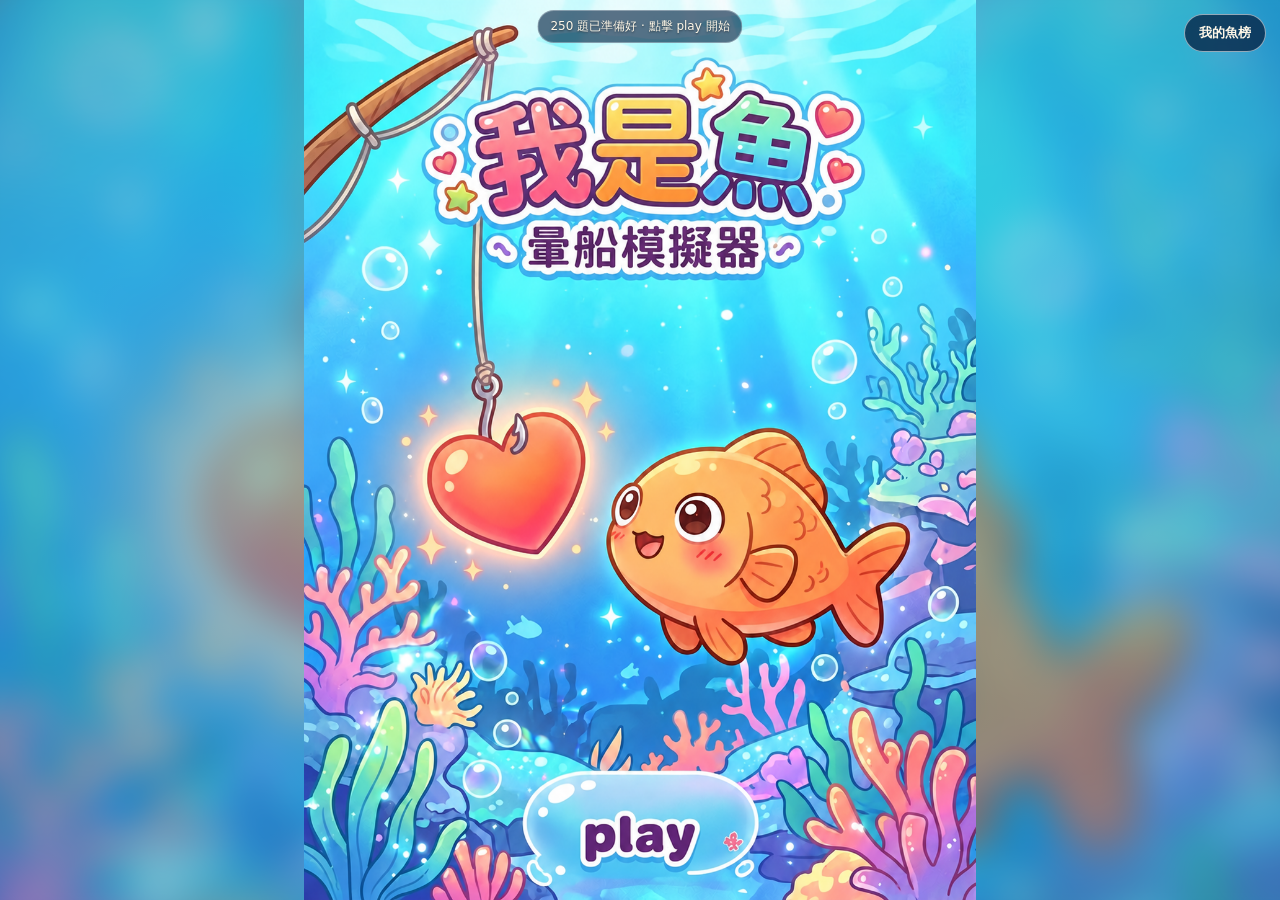
==== commit 66b76c1d: "Add local gameplay stats and personal leaderboard widget" ====
--- a/index.html
+++ b/index.html
@@ -16,7 +16,29 @@
         <button id="cover-play-button" class="cover-play-button" type="button" aria-label="Play，開始遊戲" title="Play — 開始遊戲" disabled></button>
       </div>
       <p id="cover-bank-status" class="cover-bank-status" role="status">正在載入題庫…</p>
+      <button id="cover-stats-button" class="cover-stats-button" type="button" aria-label="查看我的魚況統計與個人排行榜">我的魚榜</button>
     </section>
+    <dialog id="stats-dialog" class="stats-dialog" aria-labelledby="stats-title">
+      <div class="stats-panel">
+        <button id="close-stats-button" class="stats-close" type="button" aria-label="關閉統計面板">×</button>
+        <p class="eyebrow">LOCAL FISH LOG</p>
+        <h2 id="stats-title">我的魚況小檔案</h2>
+        <p class="stats-note">只統計這個瀏覽器的遊玩紀錄，不是跨玩家排行。</p>
+        <div class="stats-summary" aria-label="累積遊戲統計">
+          <div><span>完成局數</span><strong id="stats-games">0</strong></div>
+          <div><span>最佳分數</span><strong id="stats-best">0</strong></div>
+          <div><span>平均分數</span><strong id="stats-average">0</strong></div>
+        </div>
+        <div class="stats-actions" aria-label="魚的動作統計">
+          <span>咬餌 <b id="stats-bite">0</b></span>
+          <span>觀察 <b id="stats-observe">0</b></span>
+          <span>脫鉤 <b id="stats-unhook">0</b></span>
+        </div>
+        <h3>個人前五名</h3>
+        <ol id="stats-leaderboard" class="stats-leaderboard"></ol>
+        <button id="stats-play-button" class="primary-button" type="button">開始遊戲　→</button>
+      </div>
+    </dialog>
     <section id="title-screen" class="screen title-screen hidden">
       <div class="ambient ambient-a"></div>
       <div class="ambient ambient-b"></div>
--- a/styles.css
+++ b/styles.css
@@ -128,12 +128,8 @@
 .fish-tail { position: absolute; z-index: 1; right: 23px; bottom: 7px; width: 52px; height: 30px; background: #2786a2; clip-path: polygon(0 0,100% 32%,65% 55%,100% 100%,0 78%); transform-origin: 0 50%; animation: tail-wag .48s ease-in-out infinite alternate-reverse; }
 @keyframes hero-bob { 0%,100% { translate: 0 0; rotate: -2deg; } 50% { translate: 0 -10px; rotate: 1deg; } }
 .game-fish { width: 128px; height: 78px; border: 3px solid rgba(229,255,249,.82); border-radius: 54% 46% 48% 52%; background: radial-gradient(ellipse at 28% 28%,#b7fff0 0%,#71e5db 38%,#269cb4 100%); box-shadow: 0 10px 20px rgba(0,0,0,.2),0 0 38px rgba(109,229,232,.3),inset 0 -8px 0 rgba(12,93,121,.18); }
-.game-fish-eye { left: 19px; top: 16px; width: 23px; height: 23px; border: 2px solid #fffdf3; box-shadow: inset 6px 0 0 #12334f,0 1px 4px rgba(0,0,0,.22); }
-.game-fish-belly { position: absolute; left: 48px; bottom: 7px; width: 43px; height: 22px; border-radius: 50%; background: rgba(255,248,232,.38); transform: rotate(-8deg); }
-.game-fish-cheek { position: absolute; left: 14px; top: 43px; width: 18px; height: 9px; border-radius: 50%; background: rgba(255,121,151,.82); box-shadow: 0 0 8px rgba(255,121,151,.34); }
-.game-fish-mouth { position: absolute; left: 3px; top: 39px; width: 12px; height: 10px; border-bottom: 3px solid #17445a; border-radius: 0 0 70% 70%; transform: rotate(-10deg); }
-.game-fish-tail { right: -39px; top: 13px; width: 48px; height: 47px; background: linear-gradient(135deg,#49bac1,#247b9c); filter: drop-shadow(0 2px 2px rgba(0,0,0,.16)); }
-.game-fish-fin { left: 50px; bottom: -13px; width: 31px; height: 27px; background: #258da5; }
+.game-fish { width: 140px; height: 110px; border: 0; border-radius: 0; background: url("assets/cover-fish.png") center / contain no-repeat; box-shadow: none; }
+.game-fish-eye, .game-fish-belly, .game-fish-cheek, .game-fish-mouth, .game-fish-tail, .game-fish-fin { display: none; }
 .game-fish-bubble { position: absolute; left: -18px; top: -16px; width: 9px; height: 9px; border: 2px solid rgba(168,247,244,.8); border-radius: 50%; animation: bubble-rise 1.8s ease-in-out infinite; box-shadow: 17px -12px 0 -2px rgba(168,247,244,.65); }
 @keyframes bubble-rise { 0%,100% { transform: translateY(4px); opacity: .45; } 50% { transform: translateY(-8px); opacity: 1; } }
 .result-meters { display: grid; gap: 14px; margin: 22px 0; padding: 18px 20px; border: 1px solid rgba(109,229,232,.24); border-radius: 18px; background: rgba(3,20,38,.46); text-align: left; }
@@ -150,16 +146,39 @@
 
 /* Cover-first entry: the printed “play” is the live, accessible start button. */
 .cover-screen { position: relative; display: grid; place-items: center; min-height: 100svh; height: 100svh; padding: 0; overflow: hidden; background: radial-gradient(ellipse at center, #25bdd0 0%, #078cba 65%, #075582 100%); }
+.cover-screen::before { content: ""; position: absolute; inset: -24px; background: url("assets/cover-play.png") center / cover no-repeat; filter: blur(20px); opacity: .58; transform: scale(1.04); }
 .cover-art-wrap { position: relative; width: min(100vw, calc(100svh * 0.74707)); height: min(100svh, calc(100vw * 1.33856)); aspect-ratio: 1084 / 1451; }
 .cover-art { display: block; width: 100%; height: 100%; object-fit: contain; object-position: center center; }
-.cover-play-button { position: absolute; z-index: 2; left: 50%; top: 94.2%; width: 28%; height: 7.2%; min-height: 44px; padding: 0; transform: translate(-50%, -50%); border: 0; border-radius: 999px; background: transparent; color: transparent; cursor: pointer; -webkit-tap-highlight-color: transparent; }
+.cover-play-button { position: absolute; z-index: 2; left: 50%; top: 92.4%; width: 28%; height: 7.2%; min-height: 44px; padding: 0; transform: translate(-50%, -50%); border: 0; border-radius: 999px; background: transparent; color: transparent; cursor: pointer; -webkit-tap-highlight-color: transparent; }
 .cover-play-button:hover:not(:disabled) { background: rgba(255,255,255,.09); filter: drop-shadow(0 0 10px rgba(255,255,255,.28)); }
 .cover-play-button:active:not(:disabled) { background: rgba(255,255,255,.17); }
 .cover-play-button:focus-visible { outline: 3px solid #fff; outline-offset: 3px; background: rgba(255,255,255,.12); }
 .cover-play-button:disabled { cursor: wait; }
 .cover-bank-status { position: absolute; z-index: 3; top: max(10px, env(safe-area-inset-top)); left: 50%; transform: translateX(-50%); max-width: calc(100vw - 24px); margin: 0; padding: 7px 12px; border: 1px solid rgba(255,255,255,.32); border-radius: 99px; background: rgba(6,35,68,.64); color: #fff8e8; font-size: 12px; text-align: center; text-shadow: 0 1px 2px rgba(0,0,0,.45); white-space: nowrap; }
-@media (max-aspect-ratio: 3 / 4) and (orientation: portrait) {
-  .cover-art-wrap { width: 100vw; height: 100svh; aspect-ratio: auto; }
-  .cover-art { object-fit: cover; }
-}
 @media (prefers-reduced-motion: reduce) { .cover-play-button { transition: none; } }
+.cover-stats-button { position: absolute; z-index: 4; right: max(14px, env(safe-area-inset-right)); top: max(14px, env(safe-area-inset-top)); padding: 9px 14px; border: 1px solid rgba(255,255,255,.55); border-radius: 999px; background: rgba(6,35,68,.78); color: #fff8e8; font-size: 13px; font-weight: 800; backdrop-filter: blur(8px); }
+.cover-stats-button:hover, .cover-stats-button:focus-visible { background: rgba(6,35,68,.96); outline: 2px solid #fff8e8; outline-offset: 2px; }
+.stats-dialog { width: min(520px, calc(100vw - 28px)); max-height: min(86svh, 760px); padding: 0; overflow: auto; border: 1px solid rgba(109,229,232,.48); border-radius: 24px; background: #071e36; color: var(--cream); box-shadow: 0 24px 90px rgba(0,0,0,.55); }
+.stats-dialog::backdrop { background: rgba(1,10,22,.78); backdrop-filter: blur(5px); }
+.stats-panel { position: relative; padding: clamp(22px, 5vw, 34px); }
+.stats-close { position: absolute; top: 18px; right: 20px; width: 38px; height: 38px; border: 1px solid rgba(109,229,232,.3); border-radius: 50%; background: rgba(109,229,232,.1); color: var(--cream); font-size: 25px; line-height: 1; }
+.stats-panel .eyebrow { margin: 0 48px 8px 0; }
+.stats-panel h2 { margin: 0 46px 6px 0; font-size: clamp(24px, 6vw, 32px); }
+.stats-note { margin: 0; color: var(--muted); font-size: 12px; line-height: 1.6; }
+.stats-summary { display: grid; grid-template-columns: repeat(3, 1fr); gap: 9px; margin: 22px 0 14px; }
+.stats-summary > div { min-width: 0; padding: 13px 8px; border: 1px solid rgba(109,229,232,.22); border-radius: 14px; background: rgba(16,61,97,.68); text-align: center; }
+.stats-summary span { display: block; color: var(--muted); font-size: 12px; }
+.stats-summary strong { display: block; margin-top: 5px; color: var(--yellow); font-size: clamp(19px, 5vw, 25px); overflow-wrap: anywhere; }
+.stats-actions { display: flex; justify-content: space-between; gap: 8px; padding: 13px 4px; border-top: 1px solid rgba(109,229,232,.2); border-bottom: 1px solid rgba(109,229,232,.2); color: var(--muted); font-size: 13px; }
+.stats-actions b { margin-left: 4px; color: var(--cream); }
+.stats-panel h3 { margin: 20px 0 8px; font-size: 16px; }
+.stats-leaderboard { min-height: 70px; margin: 0 0 18px; padding: 0; list-style: none; }
+.stats-leaderboard li { display: flex; justify-content: space-between; align-items: center; gap: 12px; padding: 10px 12px; border-bottom: 1px solid rgba(109,229,232,.13); font-size: 13px; }
+.stats-leaderboard li::before { counter-increment: leaderboard; content: counter(leaderboard, decimal-leading-zero); width: 27px; color: var(--cyan); font-weight: 800; }
+.stats-leaderboard { counter-reset: leaderboard; }
+.stats-leaderboard li span { flex: 1; color: var(--muted); }
+.stats-leaderboard li strong { color: var(--yellow); font-size: 16px; }
+.stats-leaderboard .stats-empty { display: block; padding: 16px 12px; color: var(--muted); text-align: center; }
+.stats-leaderboard .stats-empty::before { content: none; }
+.stats-panel .primary-button { margin-top: 2px; }
+@media (max-width: 480px) { .cover-stats-button { top: max(58px, calc(env(safe-area-inset-top) + 48px)); }.stats-panel { padding: 22px 18px; }.stats-actions { font-size: 12px; } }
